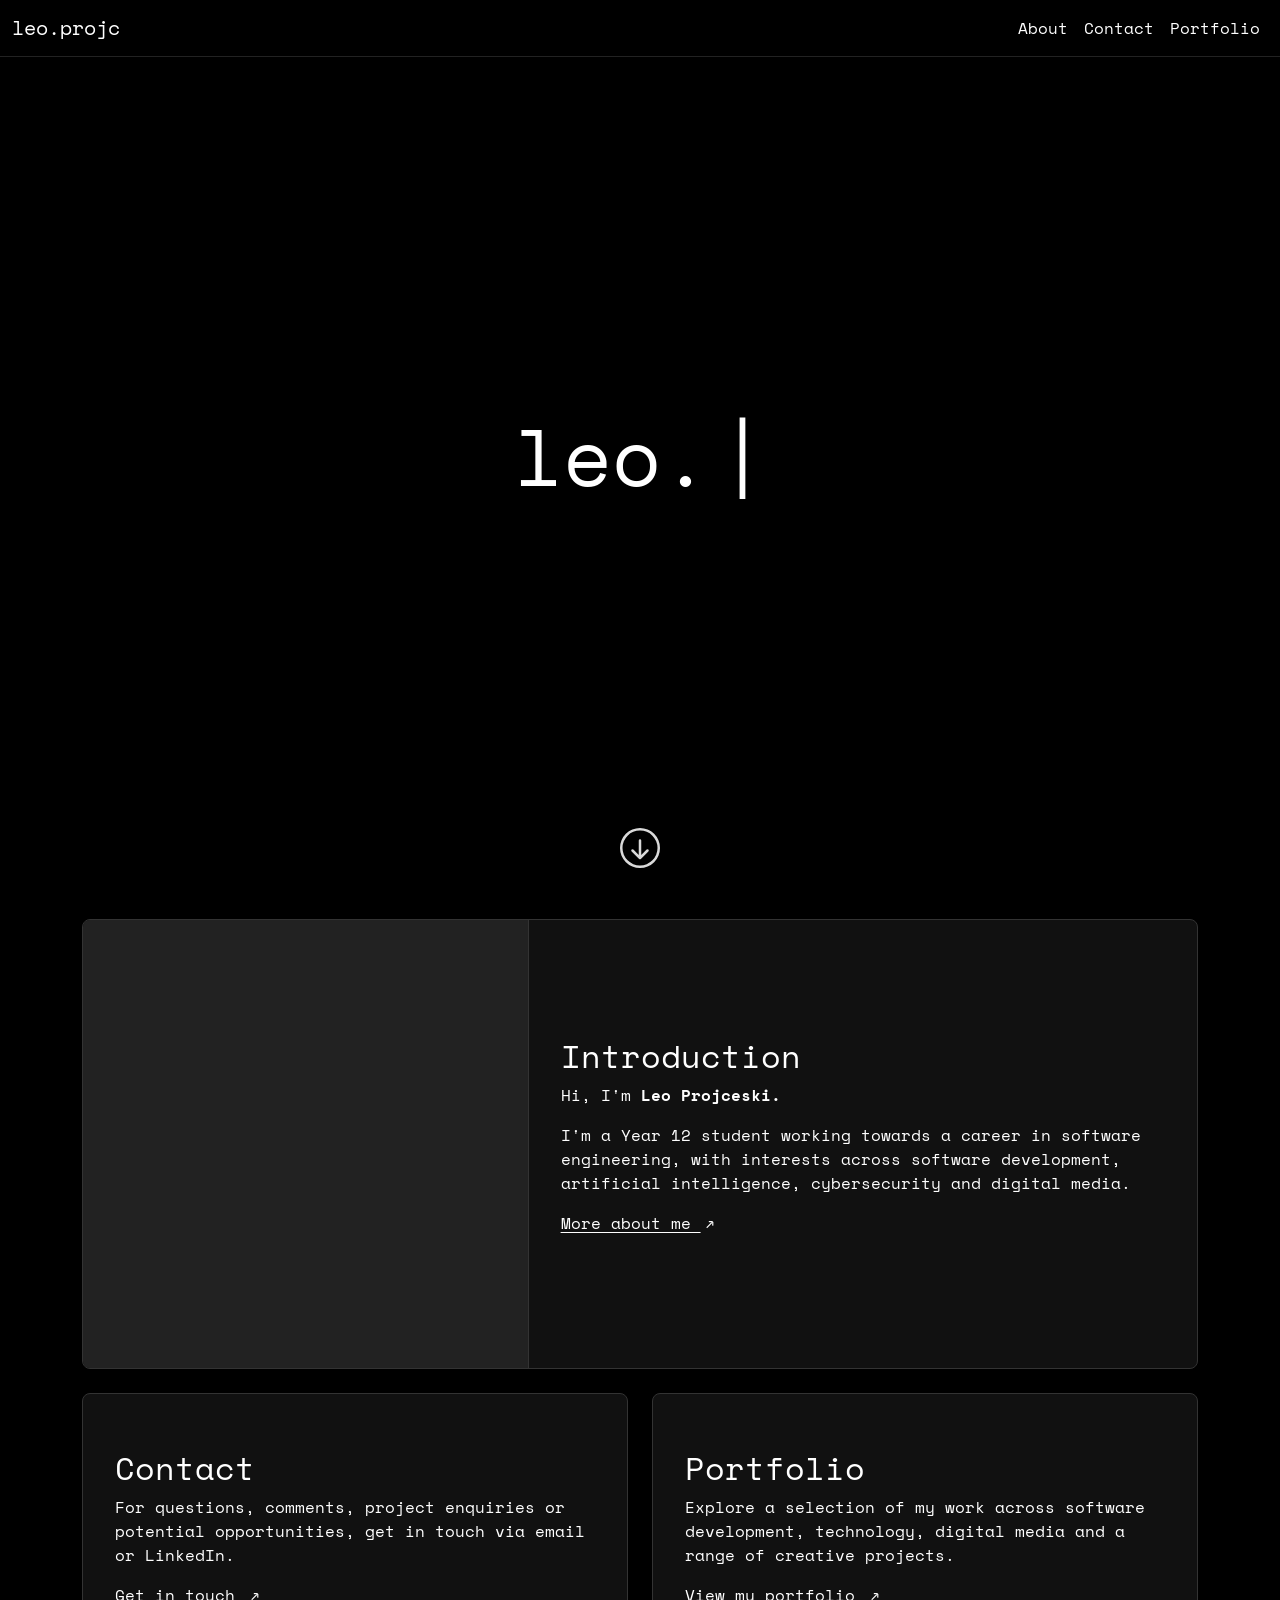
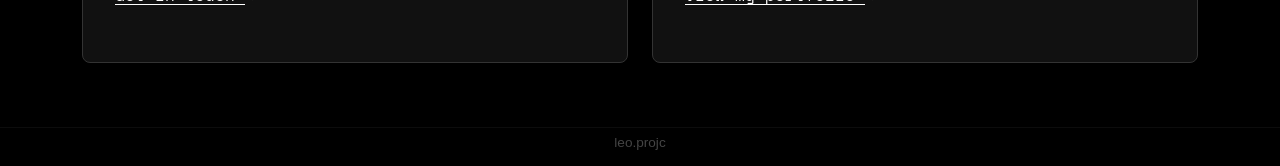
==== index.html @ 8e30f28d "Add static GitHub Pages homepage" ====
<!doctype html>
<html lang="en">
  <head>
    <meta
      http-equiv="Content-Security-Policy"
      content="base-uri 'self'; default-src 'self'; style-src 'self'; script-src 'self'; img-src 'self' data:; media-src 'self'; font-src 'self'; connect-src 'self'; object-src 'self'; worker-src 'self'; frame-src 'none'; form-action 'self'; manifest-src 'self'"
    />

    <meta charset="utf-8" />
    <meta name="viewport" content="width=device-width, initial-scale=1" />

    <title>leo.projc</title>

    <link rel="manifest" href="static/manifest.json" />
    <link rel="icon" type="image/x-icon" href="static/images/favicon.png" />

    <link href="static/css/bootstrap.min.css" rel="stylesheet" />
    <link rel="stylesheet" type="text/css" href="static/css/style.css" />
  </head>

  <body>
    <nav class="navbar navbar-expand-lg navbar-dark" data-bs-theme="dark">
      <div class="container-fluid">
        <a class="navbar-brand" href="/">leo.projc</a>

        <button
          class="navbar-toggler"
          type="button"
          data-bs-toggle="collapse"
          data-bs-target="#navbarSupportedContent"
          aria-controls="navbarSupportedContent"
          aria-expanded="false"
          aria-label="Toggle navigation"
        >
          <span class="navbar-toggler-icon"></span>
        </button>

        <div class="collapse navbar-collapse" id="navbarSupportedContent">
          <ul class="navbar-nav ms-auto mb-2 mb-lg-0">
            <li class="nav-item">
              <a class="nav-link" href="/about.html">About</a>
            </li>

            <li class="nav-item">
              <a class="nav-link" href="/contact.html">Contact</a>
            </li>

            <li class="nav-item">
              <a class="nav-link" href="/portfolio.html">Portfolio</a>
            </li>
          </ul>
        </div>
      </div>
    </nav>

    <main>
      <div class="landing-hero container">
        <div class="row">
          <h1 class="display-1 site-title">leo.projc</h1>
        </div>
      </div>

      <div class="container landing-card-section">
        <div class="d-flex flex-column gap-4 w-100">
          <article class="content-card content-card-row">
            <div
              class="content-card-image"
              role="img"
              aria-label="Introduction image"
            ></div>

            <div class="content-card-text">
              <h2>Introduction</h2>

              <p>Hi, I'm <strong>Leo Projceski.</strong></p>

              <p>
                I'm a Year 12 student working towards a career in software
                engineering, with interests across software development,
                artificial intelligence, cybersecurity and digital media.
              </p>

              <p>
                <a href="/about.html" class="homepage-card-link">
                  More about me
                  <i class="bi bi-arrow-up-right" aria-hidden="true"></i>
                </a>
              </p>
            </div>
          </article>

          <div class="homepage-card-grid">
            <a
              href="/contact.html"
              class="content-card homepage-link-card"
              aria-label="Go to contact page"
            >
              <div class="content-card-text">
                <h2>Contact</h2>

                <p>
                  For questions, comments, project enquiries or potential
                  opportunities, get in touch via email or LinkedIn.
                </p>

                <span class="homepage-card-link">
                  Get in touch
                  <i class="bi bi-arrow-up-right" aria-hidden="true"></i>
                </span>
              </div>
            </a>

            <a
              href="/portfolio.html"
              class="content-card homepage-link-card"
              aria-label="Go to portfolio page"
            >
              <div class="content-card-text">
                <h2>Portfolio</h2>

                <p>
                  Explore a selection of my work across software development,
                  technology, digital media and a range of creative projects.
                </p>

                <span class="homepage-card-link">
                  View my portfolio
                  <i class="bi bi-arrow-up-right" aria-hidden="true"></i>
                </span>
              </div>
            </a>
          </div>
        </div>
      </div>
    </main>

    <div class="footer-container container-fluid text-center">
      <hr />
      <span class="footer-brand">leo.projc</span>
    </div>

    <div
      class="scroll-indicator"
      id="scrollIndicator"
      aria-label="Scroll down"
    >
      <svg viewBox="0 0 16 16" fill="currentColor">
        <path
          fill-rule="evenodd"
          d="M8 15A7 7 0 1 0 8 1a7 7 0 0 0 0 14zm0 1A8 8 0 1 0 8 0a8 8 0 0 0 0 16z"
        />
        <path
          fill-rule="evenodd"
          d="M8 4.5a.5.5 0 0 1 .5.5v5.793l2.146-2.147a.5.5 0 0 1 .708.708l-3 3a.5.5 0 0 1-.708 0l-3-3a.5.5 0 1 1 .708-.708L7.5 10.793V5a.5.5 0 0 1 .5-.5z"
        />
      </svg>
    </div>

    <script src="static/js/bootstrap.bundle.min.js"></script>
    <script src="static/js/serviceWorker.js"></script>
    <script src="static/js/app.js"></script>
  </body>
</html>
---- static/css/style.css ----
* {
  box-sizing: border-box;
}

html,
body {
  min-height: 100%;
}

body {
  min-height: 100vh;
  display: flex;
  flex-direction: column;
  background-color: #000 !important;
  color: #fff !important;
}

main {
  position: relative;
  flex: 1;
}

/* ========================================
   PAGE LAYOUT
   ======================================== */

.landing-hero {
  position: relative;
  min-height: calc(100vh - 102px);
}

.landing-card-section {
  display: flex;
  align-items: center;
  min-height: calc(100vh - 102px);
  padding-top: 4rem;
  padding-bottom: 3rem;
}

.container {
  color: #fff;
}

/* ========================================
   CONTENT CARDS
   ======================================== */

.content-card {
  display: flex;
  flex-direction: column;
  width: 100%;
  min-height: 50vh;
  overflow: hidden;
  border: 1px solid #333;
  border-radius: 0.5rem;
  background-color: #111;
  transition:
    background-color 0.2s ease-in-out,
    transform 0.2s ease-in-out,
    box-shadow 0.2s ease-in-out;
}

.content-card:hover {
  background-color: #1a1a1a;
  transform: scale(1.02);
  box-shadow: 0 0.5rem 1.5rem rgba(255, 255, 255, 0.08);
}

.content-card-image {
  flex: 0 0 40%;
  min-width: 0;
  background-color: #222;
  border-right: none;
  border-bottom: 1px solid #333;
}

.content-card-text {
  display: flex;
  flex: 1;
  flex-direction: column;
  justify-content: center;
  padding: 2rem;
}

.content-card-text h2 {
  margin-top: 0;
}

.content-card-lg {
  min-height: 60vh;
}

/* ========================================
   60 / 40 ROW CARDS
   ======================================== */

.content-card-row {
  flex-direction: row;
  width: 100%;
}

.content-card-row .content-card-image {
  flex: 0 0 40%;
  width: 40%;
  border-right: 1px solid #333;
  border-bottom: none;
}

.content-card-row .content-card-text {
  flex: 0 0 60%;
  width: 60%;
}

.content-card-row.content-card-reverse {
  flex-direction: row-reverse;
}

.content-card-row.content-card-reverse .content-card-image {
  border-right: none;
  border-left: 1px solid #333;
}

/* ========================================
   HOMEPAGE
   ======================================== */

/* Contact + Portfolio side-by-side cards */

.homepage-card-grid {
  display: grid;
  grid-template-columns: repeat(2, minmax(0, 1fr));
  gap: 1.5rem;
  width: 100%;
}

/* Entire lower homepage cards are clickable */

.homepage-link-card {
  min-height: 30vh;
  color: #fff;
  text-decoration: none;
  cursor: pointer;
}

.homepage-link-card:visited,
.homepage-link-card:hover,
.homepage-link-card:focus {
  color: #fff;
  text-decoration: none;
}

.homepage-link-card:focus-visible {
  outline: 2px solid #fff;
  outline-offset: 3px;
}

/* Homepage call-to-action links */

.homepage-card-link {
  color: #fff;
  text-decoration: underline;
  text-underline-offset: 0.2em;
  text-decoration-thickness: 1px;
}

.homepage-card-link:visited {
  color: #fff;
}

.homepage-card-link:hover,
.homepage-card-link:focus {
  color: #ccc;
}

.homepage-card-link .bi {
  margin-left: 0.3rem;
}

/* ========================================
   BOOTSTRAP-STYLE ARROW ICON
   ======================================== */

.bi {
  display: inline-block;
  font-style: normal;
  font-weight: normal;
  line-height: 1;
  vertical-align: -0.05em;
}

.bi-arrow-up-right::before {
  content: "↗";
}

/* ========================================
   CONTACT CARD LINKS
   ======================================== */

.content-card-links {
  display: flex;
  flex: 0 0 40%;
  flex-direction: column;
}

.hover-reveal-box {
  position: relative;
  display: flex;
  flex: 1;
  align-items: center;
  justify-content: center;
  overflow: hidden;
  background-color: #222;
  border-bottom: 1px solid #333;
  cursor: default;
}

.hover-reveal-box:last-child {
  border-bottom: none;
}

.hover-reveal-label,
.hover-reveal-content {
  position: absolute;
  transition: opacity 0.2s ease-in-out;
  font-size: 1.1rem;
}

.hover-reveal-label {
  pointer-events: none;
}

.hover-reveal-content {
  opacity: 0;
  color: #fff;
  text-decoration: none;
  z-index: 1;
  pointer-events: none;
}

.hover-reveal-box:hover .hover-reveal-label {
  opacity: 0;
}

.hover-reveal-box:hover .hover-reveal-content {
  opacity: 1;
  pointer-events: auto;
}

/* ========================================
   GITHUB PORTFOLIO CARD
   ======================================== */

.github-card {
  flex-direction: row;
  width: 100%;
}

/* 30% GitHub logo section */

.github-card-logo {
  display: flex;
  flex: 0 0 30%;
  align-items: center;
  justify-content: center;
  min-width: 0;
  color: #fff;
  background-color: #222;
  border-right: 1px solid #333;
  text-decoration: none;
  overflow: hidden;
}

.github-card-logo:visited {
  color: #fff;
}

.github-card-logo:hover {
  color: #fff;
}

/* Large GitHub logo */

.github-card-logo .bi-github {
  width: 45%;
  height: 45%;
  transition:
    transform 0.2s ease-in-out,
    opacity 0.2s ease-in-out;
}

.github-card-logo:hover .bi-github {
  transform: scale(1.08);
  opacity: 0.8;
}

/* 70% GitHub text section */

.github-card-text {
  position: relative;
  flex: 0 0 70%;
  width: 70%;
  padding-bottom: 5.5rem;
}

/* ========================================
   GITHUB HOVER BUTTON
   ======================================== */

.github-reveal-button {
  position: absolute;
  right: 2rem;
  bottom: 2rem;
  display: flex;
  align-items: center;
  justify-content: center;
  width: 11rem;
  height: 3.25rem;
  overflow: hidden;
  color: #fff;
  background-color: #222;
  border: 1px solid #444;
  border-radius: 0.35rem;
  text-decoration: none;
  transition:
    background-color 0.2s ease-in-out,
    border-color 0.2s ease-in-out,
    transform 0.2s ease-in-out;
}

.github-reveal-button:visited {
  color: #fff;
}

.github-reveal-button:hover {
  color: #fff;
  background-color: #2a2a2a;
  border-color: #666;
  transform: translateY(-2px);
}

.github-reveal-label,
.github-reveal-content {
  position: absolute;
  display: flex;
  align-items: center;
  justify-content: center;
  gap: 0.45rem;
  transition: opacity 0.2s ease-in-out;
}

.github-reveal-label {
  opacity: 1;
}

.github-reveal-content {
  opacity: 0;
}

.github-reveal-button:hover .github-reveal-label {
  opacity: 0;
}

.github-reveal-button:hover .github-reveal-content {
  opacity: 1;
}

.github-reveal-button .bi-github {
  width: 1.1em;
  height: 1.1em;
}

/* ========================================
   LOCAL GITHUB ICON
   ======================================== */

.bi-github {
  display: inline-block;
  width: 1em;
  height: 1em;
  background-color: currentColor;

  -webkit-mask-image: url("data:image/svg+xml,%3Csvg xmlns='http://www.w3.org/2000/svg' viewBox='0 0 16 16'%3E%3Cpath d='M8 0C3.58 0 0 3.58 0 8c0 3.54 2.29 6.53 5.47 7.59.4.07.55-.17.55-.38 0-.19-.01-.82-.01-1.49-2.01.37-2.53-.49-2.69-.94-.09-.23-.48-.94-.82-1.13-.28-.15-.68-.52-.01-.53.63-.01 1.08.58 1.23.82.72 1.21 1.87.87 2.33.66.07-.52.28-.87.51-1.07-1.78-.2-3.64-.89-3.64-3.95 0-.87.31-1.59.82-2.15-.08-.2-.36-1.02.08-2.12 0 0 .67-.21 2.2.82.64-.18 1.32-.27 2-.27s1.36.09 2 .27c1.53-1.04 2.2-.82 2.2-.82.44 1.1.16 1.92.08 2.12.51.56.82 1.27.82 2.15 0 3.07-1.87 3.75-3.65 3.95.29.25.54.73.54 1.48 0 1.07-.01 1.93-.01 2.2 0 .21.15.46.55.38A8.01 8.01 0 0 0 16 8c0-4.42-3.58-8-8-8'/%3E%3C/svg%3E");
  -webkit-mask-repeat: no-repeat;
  -webkit-mask-position: center;
  -webkit-mask-size: contain;

  mask-image: url("data:image/svg+xml,%3Csvg xmlns='http://www.w3.org/2000/svg' viewBox='0 0 16 16'%3E%3Cpath d='M8 0C3.58 0 0 3.58 0 8c0 3.54 2.29 6.53 5.47 7.59.4.07.55-.17.55-.38 0-.19-.01-.82-.01-1.49-2.01.37-2.53-.49-2.69-.94-.09-.23-.48-.94-.82-1.13-.28-.15-.68-.52-.01-.53.63-.01 1.08.58 1.23.82.72 1.21 1.87.87 2.33.66.07-.52.28-.87.51-1.07-1.78-.2-3.64-.89-3.64-3.95 0-.87.31-1.59.82-2.15-.08-.2-.36-1.02.08-2.12 0 0 .67-.21 2.2.82.64-.18 1.32-.27 2-.27s1.36.09 2 .27c1.53-1.04 2.2-.82 2.2-.82.44 1.1.16 1.92.08 2.12.51.56.82 1.27.82 2.15 0 3.07-1.87 3.75-3.65 3.95.29.25.54.73.54 1.48 0 1.07-.01 1.93-.01 2.2 0 .21.15.46.55.38A8.01 8.01 0 0 0 16 8c0-4.42-3.58-8-8-8'/%3E%3C/svg%3E");
  mask-repeat: no-repeat;
  mask-position: center;
  mask-size: contain;
}

/* ========================================
   NAVIGATION
   ======================================== */

.navbar {
  background-color: #000 !important;
  border-bottom: 1px solid #222;
}

.navbar-brand,
.nav-link {
  color: #fff !important;
}

.nav-link:hover {
  color: #ccc !important;
}

/* ========================================
   FOOTER
   ======================================== */

.footer-container {
  flex-shrink: 0;
  padding: 0.75rem 0;
}

.footer-container hr {
  margin: 0.25rem 0;
  border-color: #333;
}

footer,
.footer-container {
  padding: 0.75rem 0;
  font-size: 0.85rem;
  line-height: 1.6;
  font-family: Arial, Helvetica, sans-serif;
}

footer hr {
  margin: 0.5rem 0;
  border-color: #333;
}

.footer-brand {
  color: #444;
}

footer a {
  color: #444;
  margin-right: 1rem;
  text-decoration: none;
}

footer a:hover {
  color: #666;
}

/* ========================================
   FONTS
   ======================================== */

@font-face {
  font-family: "Space Mono";
  src:
    url("../fonts/SpaceMono-Regular.woff2") format("woff2"),
    url("../fonts/SpaceMono-Regular.ttf") format("truetype");
  font-weight: 400;
  font-style: normal;
  font-display: swap;
}

@font-face {
  font-family: "Space Mono";
  src:
    url("../fonts/SpaceMono-Bold.woff2") format("woff2"),
    url("../fonts/SpaceMono-Bold.ttf") format("truetype");
  font-weight: 700;
  font-style: normal;
  font-display: swap;
}

body,
button,
input,
textarea,
select {
  font-family:
    "Space Mono", "SFMono-Regular", Menlo, Consolas, "Liberation Mono",
    "Courier New", monospace;
  font-weight: 400;
}

/* ========================================
   PAGE TITLE
   ======================================== */

.site-title {
  position: absolute;
  top: 50%;
  left: 50%;
  width: max-content !important;
  margin: 0;
  transform: translate(-50%, -50%);
  white-space: nowrap;
}

/* ========================================
   GENERAL ICONS
   ======================================== */

.icon-svg {
  width: 1em;
  height: 1em;
  vertical-align: -0.125em;
  margin: 0 0.25em;
}

/* ========================================
   TYPEWRITER CURSOR
   ======================================== */

.typewriter-cursor::after {
  content: "|";
  margin-left: 0.1em;
  animation: blink-cursor 0.8s step-end infinite;
}

@keyframes blink-cursor {
  0%,
  100% {
    opacity: 1;
  }

  50% {
    opacity: 0;
  }
}

/* ========================================
   SCROLL INDICATOR
   ======================================== */

/*
  IMPORTANT:

  The scroll indicator is HIDDEN by default.

  JavaScript adds .is-visible only after confirming
  that the browser is actually at the top of the page.

  This prevents the arrow appearing briefly when a
  page is refreshed while scrolled further down.
*/

.scroll-indicator {
  position: fixed;
  bottom: 2rem;
  left: 50%;
  transform: translateX(-50%);
  z-index: 20;

  color: #fff;

  opacity: 0;
  visibility: hidden;
  pointer-events: none;

  cursor: pointer;

  transition:
    opacity 0.4s ease-in-out,
    visibility 0.4s ease-in-out,
    color 0.2s ease-in-out;

  animation: bounce-scroll 1.6s ease-in-out infinite;
}

/* Only visible after JavaScript confirms scroll position */

.scroll-indicator.is-visible {
  opacity: 0.85;
  visibility: visible;
  pointer-events: auto;
}

.scroll-indicator.is-visible:hover {
  color: #66b2ff;
  opacity: 1;
}

.scroll-indicator svg {
  width: 2.5rem;
  height: 2.5rem;
}

@keyframes bounce-scroll {
  0%,
  100% {
    transform: translateX(-50%) translateY(0);
  }

  50% {
    transform: translateX(-50%) translateY(-0.5rem);
  }
}

/* ========================================
   MOBILE
   ======================================== */

@media (max-width: 576px) {
  .content-card {
    min-height: 50vh;
  }

  .content-card-text {
    padding: 1.25rem;
  }

  /* 60 / 40 cards become vertical */

  .content-card-row,
  .content-card-row.content-card-reverse {
    flex-direction: column;
  }

  .content-card-row .content-card-image,
  .content-card-row.content-card-reverse .content-card-image {
    flex: 0 0 auto;
    width: 100%;
    min-height: 16rem;
    border-right: none;
    border-left: none;
    border-bottom: 1px solid #333;
  }

  .content-card-row .content-card-text {
    flex: 1;
    width: 100%;
  }

  /* Homepage Contact + Portfolio cards stack */

  .homepage-card-grid {
    grid-template-columns: 1fr;
  }

  .homepage-link-card {
    min-height: 16rem;
  }

  /* Contact card */

  .content-card-links {
    flex: 0 0 auto;
  }

  .hover-reveal-box {
    min-height: 6rem;
  }

  /* GitHub portfolio card */

  .github-card {
    flex-direction: column;
  }

  .github-card-logo {
    flex: 0 0 auto;
    width: 100%;
    min-height: 16rem;
    border-right: none;
    border-bottom: 1px solid #333;
  }

  .github-card-logo .bi-github {
    width: 6rem;
    height: 6rem;
  }

  .github-card-text {
    flex: 1;
    width: 100%;
    padding-bottom: 5.5rem;
  }

  .github-reveal-button {
    right: 1.25rem;
    bottom: 1.25rem;
  }
}
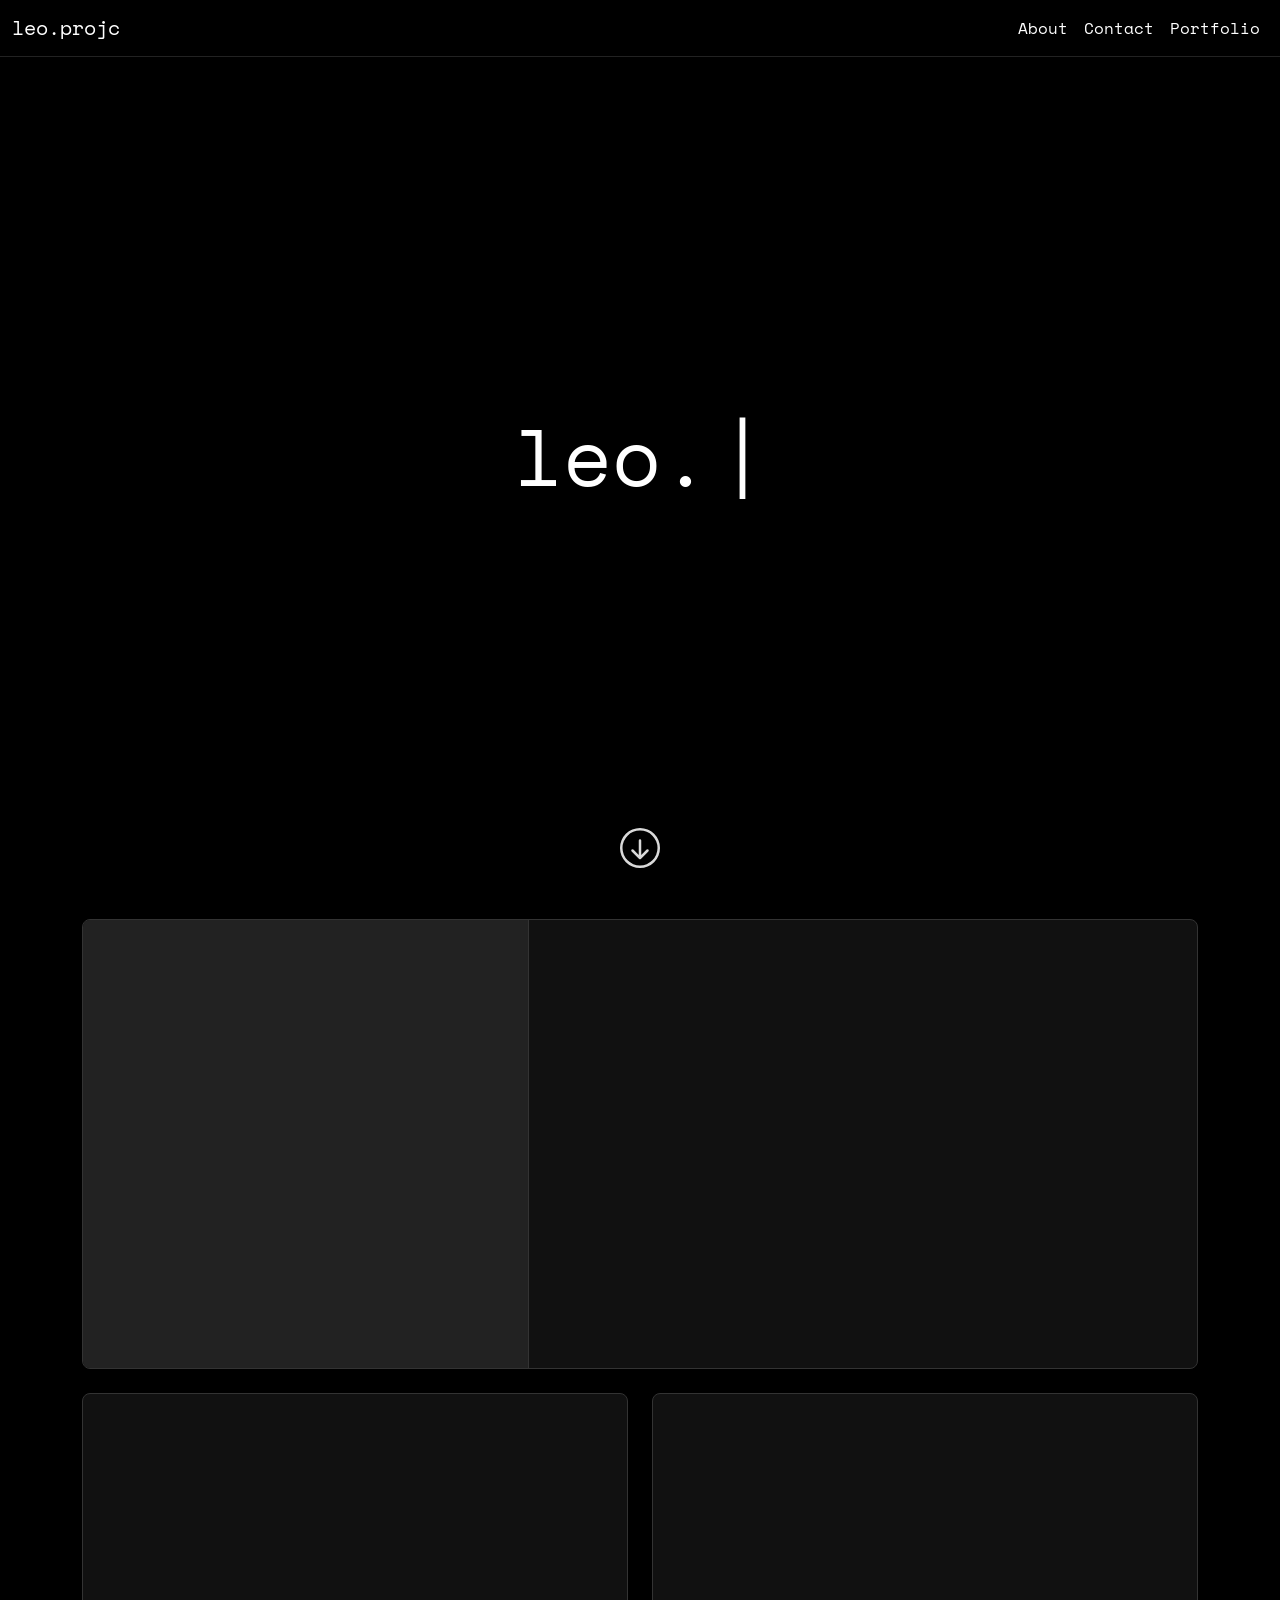
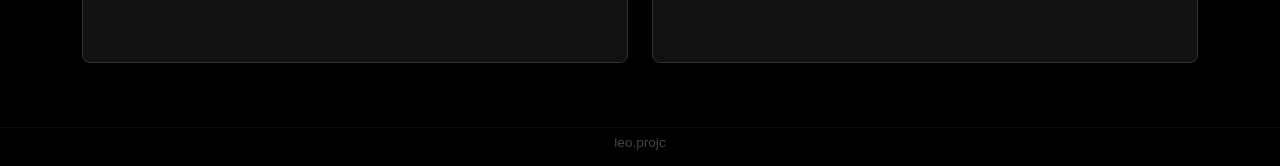
==== commit 0cc6c7f7: "Add clean page URLs" ====
--- a/index.html
+++ b/index.html
@@ -38,15 +38,15 @@
         <div class="collapse navbar-collapse" id="navbarSupportedContent">
           <ul class="navbar-nav ms-auto mb-2 mb-lg-0">
             <li class="nav-item">
-              <a class="nav-link" href="/about.html">About</a>
+              <a class="nav-link" href="/about">About</a>
             </li>
 
             <li class="nav-item">
-              <a class="nav-link" href="/contact.html">Contact</a>
+              <a class="nav-link" href="/contact">Contact</a>
             </li>
 
             <li class="nav-item">
-              <a class="nav-link" href="/portfolio.html">Portfolio</a>
+              <a class="nav-link" href="/portfolio">Portfolio</a>
             </li>
           </ul>
         </div>
@@ -81,7 +81,7 @@
               </p>
 
               <p>
-                <a href="/about.html" class="homepage-card-link">
+                <a href="/about" class="homepage-card-link">
                   More about me
                   <i class="bi bi-arrow-up-right" aria-hidden="true"></i>
                 </a>
@@ -91,7 +91,7 @@
 
           <div class="homepage-card-grid">
             <a
-              href="/contact.html"
+              href="/contact"
               class="content-card homepage-link-card"
               aria-label="Go to contact page"
             >
@@ -111,7 +111,7 @@
             </a>
 
             <a
-              href="/portfolio.html"
+              href="/portfolio"
               class="content-card homepage-link-card"
               aria-label="Go to portfolio page"
             >
@@ -139,11 +139,7 @@
       <span class="footer-brand">leo.projc</span>
     </div>
 
-    <div
-      class="scroll-indicator"
-      id="scrollIndicator"
-      aria-label="Scroll down"
-    >
+    <div class="scroll-indicator" id="scrollIndicator" aria-label="Scroll down">
       <svg viewBox="0 0 16 16" fill="currentColor">
         <path
           fill-rule="evenodd"
--- a/static/css/style.css
+++ b/static/css/style.css
@@ -334,7 +334,7 @@
 .github-reveal-button:hover {
   color: #fff;
   background-color: #2a2a2a;
-  border-color: #666;
+  border-color: #667;
   transform: translateY(-2px);
 }
 
@@ -446,7 +446,7 @@
 }
 
 footer a:hover {
-  color: #666;
+  color: #667;
 }
 
 /* ========================================
@@ -599,6 +599,119 @@
 }
 
 /* ========================================
+   CARD TEXT REVEAL
+   ======================================== */
+
+.content-card.card-reveal-ready .content-card-text > * {
+  opacity: 0;
+  translate: 0 1.15rem;
+  filter: blur(6px);
+
+  transition:
+    opacity 0.65s ease,
+    translate 0.65s cubic-bezier(0.22, 1, 0.36, 1),
+    filter 0.65s ease;
+
+  transition-delay: calc(var(--reveal-order, 0) * 90ms);
+}
+
+.content-card.card-reveal-ready.is-revealed .content-card-text > * {
+  opacity: 1;
+  translate: 0 0;
+  filter: blur(0);
+}
+
+/* ========================================
+   EMAIL OPTIONS MODAL
+   ======================================== */
+
+#emailOptionsModal .modal-content {
+  color: #fff !important;
+  background-color: #111 !important;
+  border: 1px solid #333 !important;
+  border-radius: 0.5rem;
+  box-shadow: 0 0.5rem 1.5rem rgba(255, 255, 255, 0.08);
+}
+
+#emailOptionsModal .modal-header {
+  border-bottom: 1px solid #333 !important;
+}
+
+#emailOptionsModal .text-secondary {
+  color: #777 !important;
+}
+
+#emailOptionsModal .btn-outline-light {
+  color: #fff;
+  background-color: #222;
+  border: 1px solid #444;
+  border-radius: 0.35rem;
+
+  transition:
+    background-color 0.2s ease-in-out,
+    border-color 0.2s ease-in-out,
+    transform 0.2s ease-in-out;
+}
+
+#emailOptionsModal .btn-outline-light:hover,
+#emailOptionsModal .btn-outline-light:focus {
+  color: #fff;
+  background-color: #2a2a2a;
+  border-color: #667;
+  transform: translateY(-2px);
+}
+
+#emailOptionsModal .btn-outline-light:active {
+  color: #fff !important;
+  background-color: #222 !important;
+  border-color: #667 !important;
+  transform: translateY(0);
+}
+
+#emailOptionsModal .btn-outline-light:focus-visible {
+  outline: 2px solid #fff;
+  outline-offset: 2px;
+  box-shadow: none;
+}
+
+#emailOptionsModal .btn-close {
+  opacity: 0.6;
+
+  transition:
+    opacity 0.2s ease-in-out,
+    transform 0.2s ease-in-out;
+}
+
+#emailOptionsModal .btn-close:hover {
+  opacity: 1;
+  transform: scale(1.08);
+}
+
+/* ========================================
+   MODAL BACKGROUND BLUR
+   ======================================== */
+
+.modal-backdrop {
+  background-color: rgba(0, 0, 0, 0.55);
+  -webkit-backdrop-filter: blur(8px);
+  backdrop-filter: blur(8px);
+}
+
+.modal-backdrop.show {
+  opacity: 1;
+}
+
+@media (prefers-reduced-motion: reduce) {
+  .content-card.card-reveal-ready .content-card-text > *,
+  .content-card.card-reveal-ready.is-revealed .content-card-text > * {
+    opacity: 1;
+    translate: none;
+    filter: none;
+    transition: none;
+  }
+}
+
+/* ========================================
    MOBILE
    ======================================== */
 
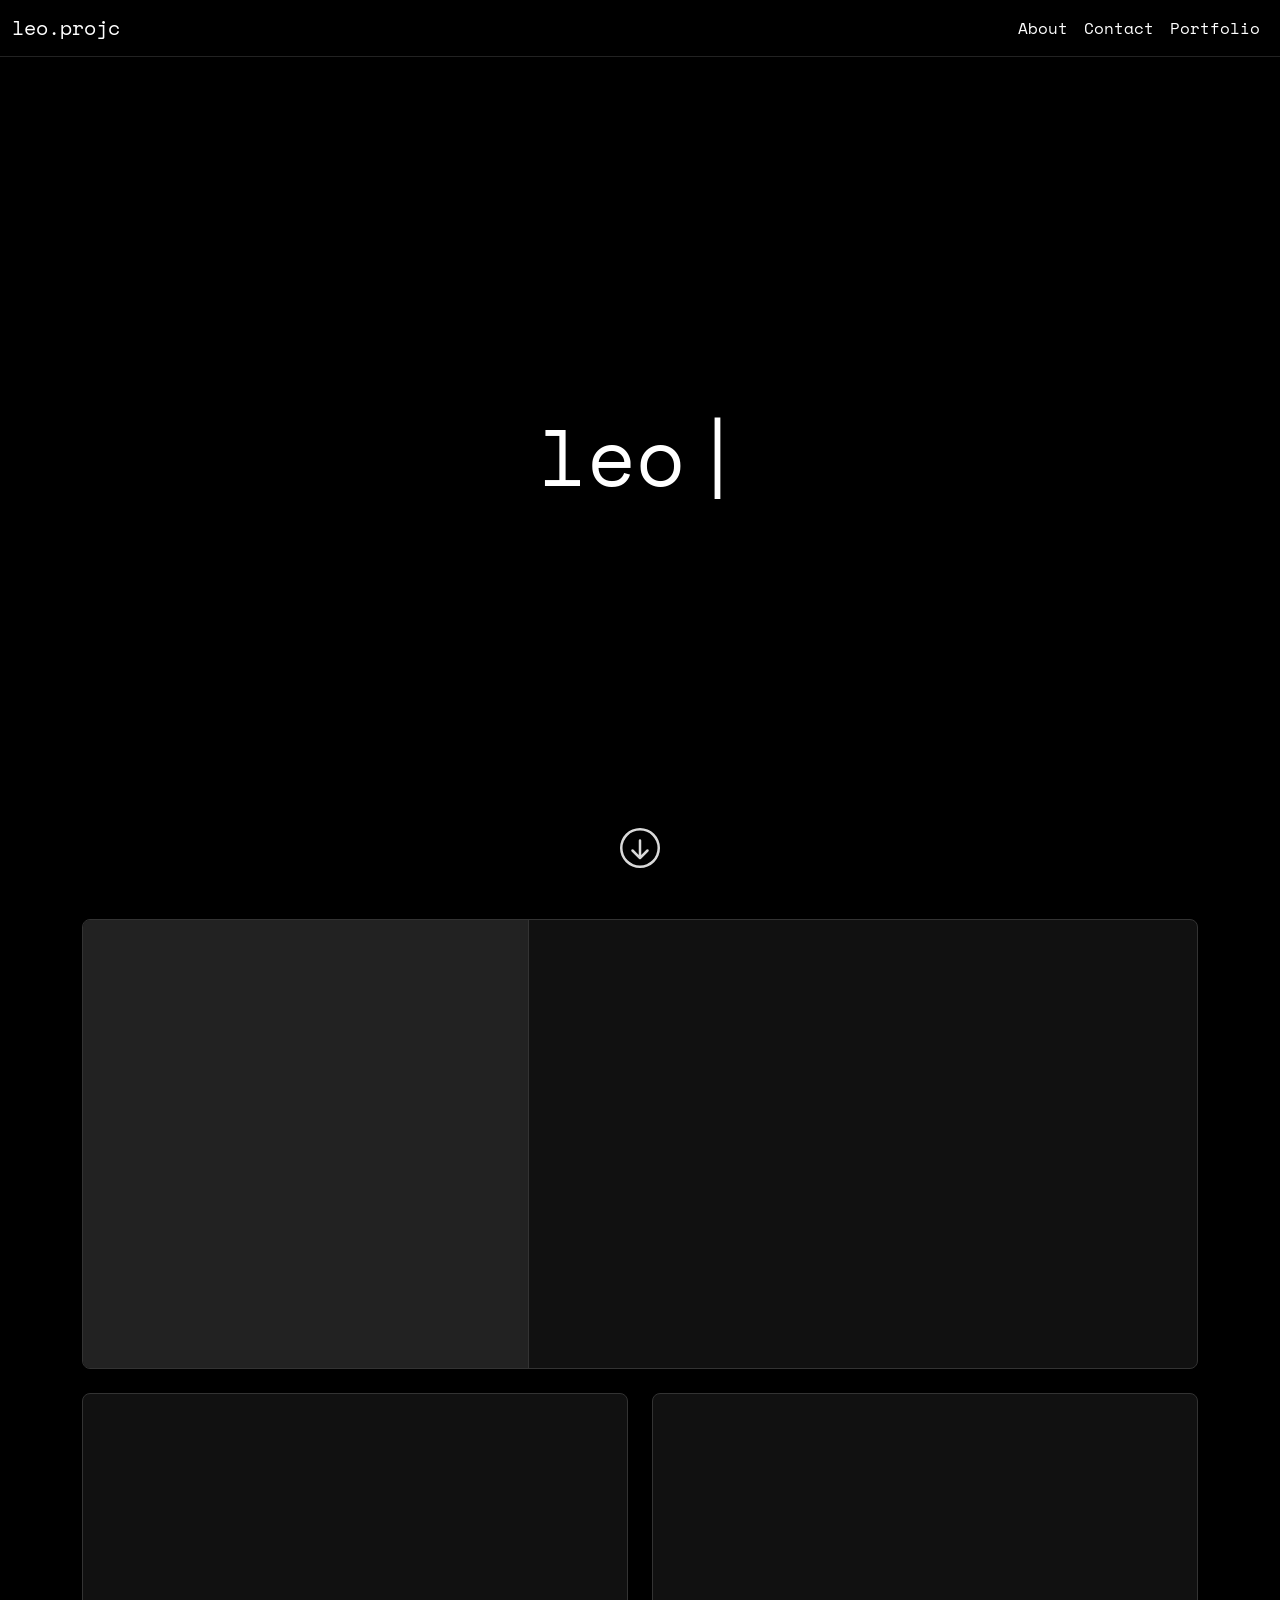
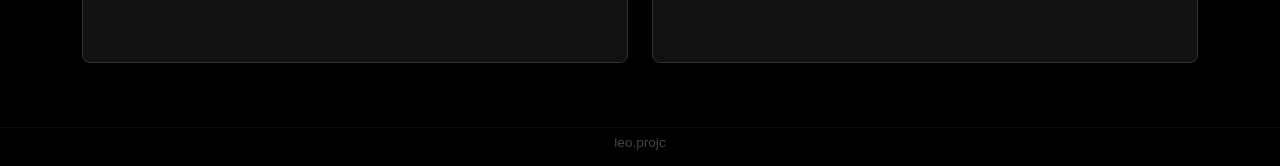
==== commit 9b381a93: "Fix clean URLs" ====
--- a/index.html
+++ b/index.html
@@ -38,15 +38,15 @@
         <div class="collapse navbar-collapse" id="navbarSupportedContent">
           <ul class="navbar-nav ms-auto mb-2 mb-lg-0">
             <li class="nav-item">
-              <a class="nav-link" href="/about">About</a>
+              <a class="nav-link" href="/about/">About</a>
             </li>
 
             <li class="nav-item">
-              <a class="nav-link" href="/contact">Contact</a>
+              <a class="nav-link" href="/contact/">Contact</a>
             </li>
 
             <li class="nav-item">
-              <a class="nav-link" href="/portfolio">Portfolio</a>
+              <a class="nav-link" href="/portfolio/">Portfolio</a>
             </li>
           </ul>
         </div>
@@ -81,7 +81,7 @@
               </p>
 
               <p>
-                <a href="/about" class="homepage-card-link">
+                <a href="/about/" class="homepage-card-link">
                   More about me
                   <i class="bi bi-arrow-up-right" aria-hidden="true"></i>
                 </a>
@@ -91,7 +91,7 @@
 
           <div class="homepage-card-grid">
             <a
-              href="/contact"
+              href="/contact/"
               class="content-card homepage-link-card"
               aria-label="Go to contact page"
             >
@@ -111,7 +111,7 @@
             </a>
 
             <a
-              href="/portfolio"
+              href="/portfolio/"
               class="content-card homepage-link-card"
               aria-label="Go to portfolio page"
             >
